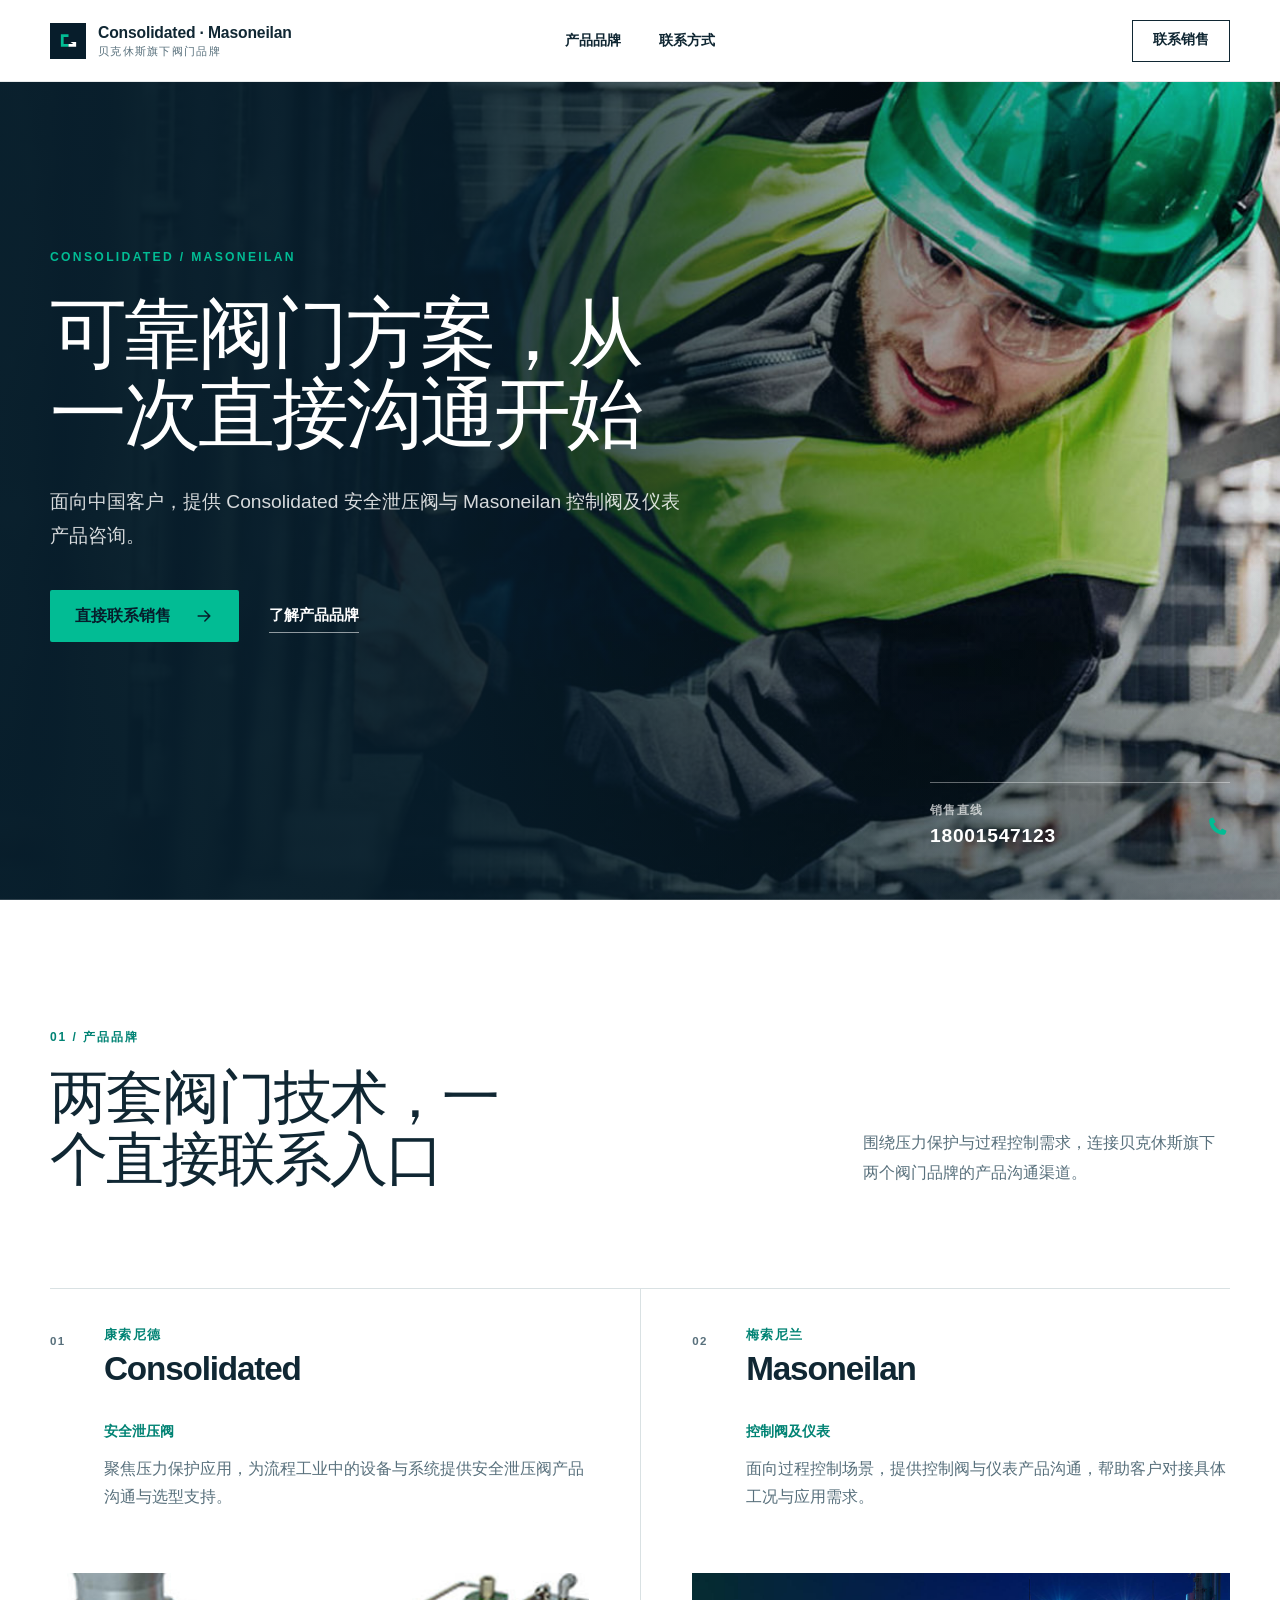
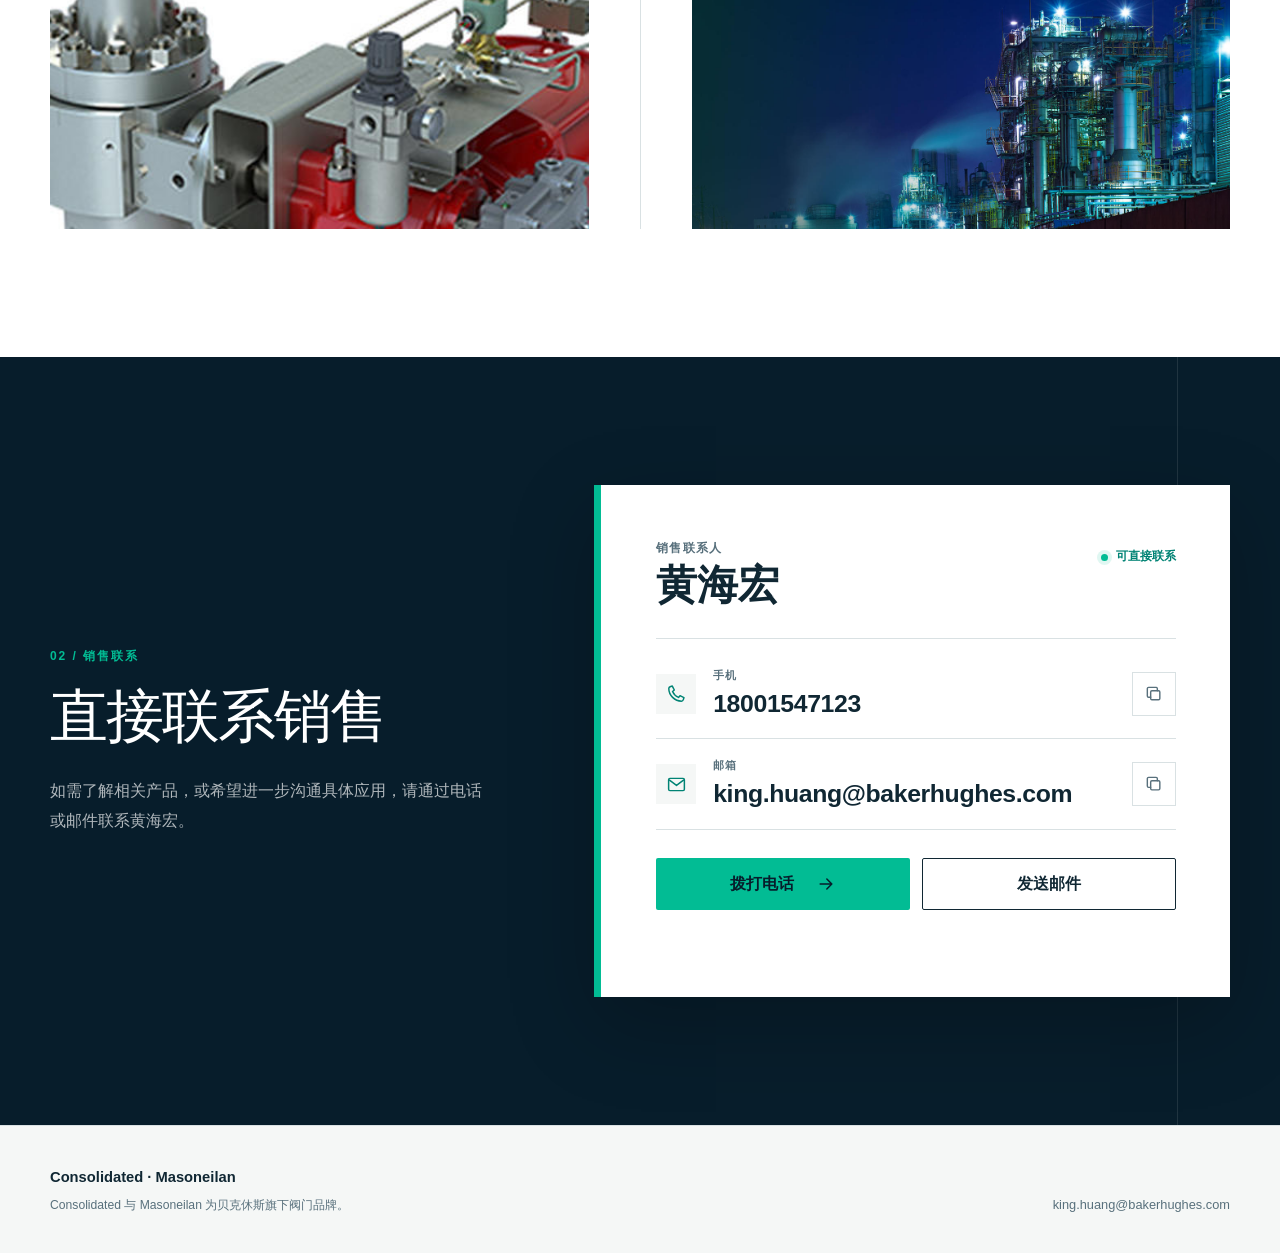
==== index.html @ 63207fb1 "deploy: publish contact page" ====
<!DOCTYPE html>
<html lang="zh-CN">
<head>
    <meta charset="utf-8" />
    <meta name="viewport" content="width=device-width, initial-scale=1.0" />
    <meta name="description" content="&#x67E5;&#x627E;&#x5EB7;&#x7D22;&#x5C3C;&#x5FB7;&#xFF08;Consolidated&#xFF09;&#x5B89;&#x5168;&#x6CC4;&#x538B;&#x9600;&#x4E0E;&#x6885;&#x7D22;&#x5C3C;&#x5170;&#xFF08;Masoneilan&#xFF09;&#x63A7;&#x5236;&#x9600;&#x9500;&#x552E;&#x8054;&#x7CFB;&#x65B9;&#x5F0F;&#x3002;&#x8054;&#x7CFB;&#x4EBA;&#x9EC4;&#x6D77;&#x5B8F;&#xFF0C;&#x7535;&#x8BDD; 18001547123&#xFF0C;&#x90AE;&#x7BB1; king.huang@bakerhughes.com&#x3002;" />
    <meta name="theme-color" content="#071d2b" />
    <title>&#x5EB7;&#x7D22;&#x5C3C;&#x5FB7;&#x4E0E;&#x6885;&#x7D22;&#x5C3C;&#x5170;&#x9500;&#x552E;&#x8054;&#x7CFB;&#x65B9;&#x5F0F; | &#x9EC4;&#x6D77;&#x5B8F; | Baker Hughes</title>
    <link rel="icon" href="./images/favicon.svg" type="image/svg+xml" />
    <link rel="stylesheet" href="./css/site.css" />
    
    

<link rel="canonical" href="https://huang198487-arch.github.io/" />
<meta property="og:type" content="website" />
<meta property="og:locale" content="zh_CN" />
<meta property="og:title" content="&#x5EB7;&#x7D22;&#x5C3C;&#x5FB7;&#x4E0E;&#x6885;&#x7D22;&#x5C3C;&#x5170;&#x9500;&#x552E;&#x8054;&#x7CFB;&#x65B9;&#x5F0F; | &#x9EC4;&#x6D77;&#x5B8F; | Baker Hughes" />
<meta property="og:description" content="&#x67E5;&#x627E;&#x5EB7;&#x7D22;&#x5C3C;&#x5FB7;&#xFF08;Consolidated&#xFF09;&#x5B89;&#x5168;&#x6CC4;&#x538B;&#x9600;&#x4E0E;&#x6885;&#x7D22;&#x5C3C;&#x5170;&#xFF08;Masoneilan&#xFF09;&#x63A7;&#x5236;&#x9600;&#x9500;&#x552E;&#x8054;&#x7CFB;&#x65B9;&#x5F0F;&#x3002;&#x8054;&#x7CFB;&#x4EBA;&#x9EC4;&#x6D77;&#x5B8F;&#xFF0C;&#x7535;&#x8BDD; 18001547123&#xFF0C;&#x90AE;&#x7BB1; king.huang@bakerhughes.com&#x3002;" />
<meta property="og:url" content="https://huang198487-arch.github.io/" />
<meta property="og:image" content="https://huang198487-arch.github.io/images/consolidated-valve-scene.jpg" />
<meta name="twitter:card" content="summary_large_image" />
<meta name="twitter:title" content="&#x5EB7;&#x7D22;&#x5C3C;&#x5FB7;&#x4E0E;&#x6885;&#x7D22;&#x5C3C;&#x5170;&#x9500;&#x552E;&#x8054;&#x7CFB;&#x65B9;&#x5F0F; | &#x9EC4;&#x6D77;&#x5B8F; | Baker Hughes" />
<meta name="twitter:description" content="&#x67E5;&#x627E;&#x5EB7;&#x7D22;&#x5C3C;&#x5FB7;&#xFF08;Consolidated&#xFF09;&#x5B89;&#x5168;&#x6CC4;&#x538B;&#x9600;&#x4E0E;&#x6885;&#x7D22;&#x5C3C;&#x5170;&#xFF08;Masoneilan&#xFF09;&#x63A7;&#x5236;&#x9600;&#x9500;&#x552E;&#x8054;&#x7CFB;&#x65B9;&#x5F0F;&#x3002;&#x8054;&#x7CFB;&#x4EBA;&#x9EC4;&#x6D77;&#x5B8F;&#xFF0C;&#x7535;&#x8BDD; 18001547123&#xFF0C;&#x90AE;&#x7BB1; king.huang@bakerhughes.com&#x3002;" />
<script type="application/ld&#x2B;json" nonce="A/u/xliTiJ3gik14VgsJfA==">{"@context":"https://schema.org","@type":"ContactPage","name":"\u5EB7\u7D22\u5C3C\u5FB7\u4E0E\u6885\u7D22\u5C3C\u5170\u9500\u552E\u8054\u7CFB\u65B9\u5F0F | \u9EC4\u6D77\u5B8F | Baker Hughes","description":"\u67E5\u627E\u5EB7\u7D22\u5C3C\u5FB7\uFF08Consolidated\uFF09\u5B89\u5168\u6CC4\u538B\u9600\u4E0E\u6885\u7D22\u5C3C\u5170\uFF08Masoneilan\uFF09\u63A7\u5236\u9600\u9500\u552E\u8054\u7CFB\u65B9\u5F0F\u3002\u8054\u7CFB\u4EBA\u9EC4\u6D77\u5B8F\uFF0C\u7535\u8BDD 18001547123\uFF0C\u90AE\u7BB1 king.huang@bakerhughes.com\u3002","url":"https://huang198487-arch.github.io/","inLanguage":"zh-CN","mainEntity":{"@type":"Person","name":"\u9EC4\u6D77\u5B8F","telephone":"\u002B8618001547123","email":"king.huang@bakerhughes.com","worksFor":{"@type":"Organization","name":"Baker Hughes"},"contactPoint":{"@type":"ContactPoint","telephone":"\u002B8618001547123","email":"king.huang@bakerhughes.com","contactType":"sales","availableLanguage":"zh-CN"}}}</script>


</head>
<body>
    <a b-6yf01hflne class="skip-link" href="#main-content">跳到主要内容</a>

    <header b-6yf01hflne class="site-header">
        <div b-6yf01hflne class="page-shell site-header__inner">
            <a class="brand-lockup" href="./">
                <span b-6yf01hflne class="brand-lockup__mark" aria-hidden="true">
                    <svg b-6yf01hflne viewBox="0 0 36 36">
                        <path b-6yf01hflne d="M7 9h11v4H11v10h7v4H7z" />
                        <path b-6yf01hflne d="M21 20h8v7H18v-4h7z" />
                    </svg>
                </span>
                <span b-6yf01hflne>
                    <strong b-6yf01hflne>Consolidated · Masoneilan</strong>
                    <small b-6yf01hflne>贝克休斯旗下阀门品牌</small>
                </span>
                <span b-6yf01hflne class="visually-hidden">销售联系首页</span>
            </a>

            <nav b-6yf01hflne class="main-nav" aria-label="主要导航">
                <a b-6yf01hflne href="#brands">产品品牌</a>
                <a b-6yf01hflne href="#contact">联系方式</a>
            </nav>

            <a b-6yf01hflne class="header-contact" href="#contact">联系销售</a>
        </div>
    </header>

    

<section class="hero" aria-labelledby="hero-title">
    <img class="hero__image" src="./images/consolidated-valve-scene.jpg" alt="工业阀门装置场景" width="1600" height="760" fetchpriority="high" />
    <div class="hero__shade" aria-hidden="true"></div>

    <div class="page-shell hero__inner">
        <div class="hero__copy">
            <p class="hero__brand-line">CONSOLIDATED  /  MASONEILAN</p>
            <h1 id="hero-title">&#x53EF;&#x9760;&#x9600;&#x95E8;&#x65B9;&#x6848;&#xFF0C;&#x4ECE;&#x4E00;&#x6B21;&#x76F4;&#x63A5;&#x6C9F;&#x901A;&#x5F00;&#x59CB;</h1>
            <p class="hero__summary">&#x9762;&#x5411;&#x4E2D;&#x56FD;&#x5BA2;&#x6237;&#xFF0C;&#x63D0;&#x4F9B; Consolidated &#x5B89;&#x5168;&#x6CC4;&#x538B;&#x9600;&#x4E0E; Masoneilan &#x63A7;&#x5236;&#x9600;&#x53CA;&#x4EEA;&#x8868;&#x4EA7;&#x54C1;&#x54A8;&#x8BE2;&#x3002;</p>
            <div class="hero__actions">
                <a class="button button--primary" href="#contact">
                    直接联系销售
                    <span class="button__icon" aria-hidden="true">
                        <svg viewBox="0 0 24 24">
                            <path d="M5 12h14M13 6l6 6-6 6" />
                        </svg>
                    </span>
                </a>
                <a class="text-link text-link--light" href="#brands">了解产品品牌</a>
            </div>
        </div>

        <a class="hero__phone" href="tel:&#x2B;8618001547123">
            <span>销售直线</span>
            <strong>18001547123</strong>
            <svg viewBox="0 0 24 24" aria-hidden="true">
                <path d="M7.2 3.5 9.5 8l-2 1.7c1.2 2.8 3.9 5.5 6.8 6.8l1.7-2 4.5 2.3-.8 2.5c-.3.9-1.1 1.5-2 1.5C10 20.8 3.2 14 3.2 6.3c0-.9.6-1.7 1.5-2z" />
            </svg>
        </a>
    </div>
</section>

<main id="main-content">
    
<section class="brands" id="brands" aria-labelledby="brands-title">
    <div class="page-shell">
        <div class="section-intro">
            <div>
                <p class="section-label">01 / &#x4EA7;&#x54C1;&#x54C1;&#x724C;</p>
                <h2 id="brands-title">&#x4E24;&#x5957;&#x9600;&#x95E8;&#x6280;&#x672F;&#xFF0C;&#x4E00;&#x4E2A;&#x76F4;&#x63A5;&#x8054;&#x7CFB;&#x5165;&#x53E3;</h2>
            </div>
            <p class="section-intro__summary">&#x56F4;&#x7ED5;&#x538B;&#x529B;&#x4FDD;&#x62A4;&#x4E0E;&#x8FC7;&#x7A0B;&#x63A7;&#x5236;&#x9700;&#x6C42;&#xFF0C;&#x8FDE;&#x63A5;&#x8D1D;&#x514B;&#x4F11;&#x65AF;&#x65D7;&#x4E0B;&#x4E24;&#x4E2A;&#x9600;&#x95E8;&#x54C1;&#x724C;&#x7684;&#x4EA7;&#x54C1;&#x6C9F;&#x901A;&#x6E20;&#x9053;&#x3002;</p>
        </div>

        <div class="brand-list">
                <article class="brand-item">
                    <div class="brand-item__heading">
                        <span class="brand-item__number">01</span>
                        <div>
                            <p class="brand-item__chinese">&#x5EB7;&#x7D22;&#x5C3C;&#x5FB7;</p>
                            <h3>Consolidated</h3>
                        </div>
                    </div>
                    <p class="brand-item__product">&#x5B89;&#x5168;&#x6CC4;&#x538B;&#x9600;</p>
                    <p class="brand-item__description">&#x805A;&#x7126;&#x538B;&#x529B;&#x4FDD;&#x62A4;&#x5E94;&#x7528;&#xFF0C;&#x4E3A;&#x6D41;&#x7A0B;&#x5DE5;&#x4E1A;&#x4E2D;&#x7684;&#x8BBE;&#x5907;&#x4E0E;&#x7CFB;&#x7EDF;&#x63D0;&#x4F9B;&#x5B89;&#x5168;&#x6CC4;&#x538B;&#x9600;&#x4EA7;&#x54C1;&#x6C9F;&#x901A;&#x4E0E;&#x9009;&#x578B;&#x652F;&#x6301;&#x3002;</p>
                    <figure class="brand-item__media">
                        <img src="./images/consolidated-valve-product.jpg"
                             alt="Consolidated &#x5B89;&#x5168;&#x6CC4;&#x538B;&#x9600;&#x4EA7;&#x54C1;&#x7167;&#x7247;"
                             width="500"
                             height="480"
                             loading="lazy" />
                    </figure>
                </article>
                <article class="brand-item">
                    <div class="brand-item__heading">
                        <span class="brand-item__number">02</span>
                        <div>
                            <p class="brand-item__chinese">&#x6885;&#x7D22;&#x5C3C;&#x5170;</p>
                            <h3>Masoneilan</h3>
                        </div>
                    </div>
                    <p class="brand-item__product">&#x63A7;&#x5236;&#x9600;&#x53CA;&#x4EEA;&#x8868;</p>
                    <p class="brand-item__description">&#x9762;&#x5411;&#x8FC7;&#x7A0B;&#x63A7;&#x5236;&#x573A;&#x666F;&#xFF0C;&#x63D0;&#x4F9B;&#x63A7;&#x5236;&#x9600;&#x4E0E;&#x4EEA;&#x8868;&#x4EA7;&#x54C1;&#x6C9F;&#x901A;&#xFF0C;&#x5E2E;&#x52A9;&#x5BA2;&#x6237;&#x5BF9;&#x63A5;&#x5177;&#x4F53;&#x5DE5;&#x51B5;&#x4E0E;&#x5E94;&#x7528;&#x9700;&#x6C42;&#x3002;</p>
                    <figure class="brand-item__media">
                        <img src="./images/masoneilan-banner.jpg"
                             alt="Masoneilan &#x63A7;&#x5236;&#x9600;&#x4EA7;&#x54C1;&#x7167;&#x7247;"
                             width="1320"
                             height="627"
                             loading="lazy" />
                    </figure>
                </article>
        </div>
    </div>
</section>

    
<section class="contact" id="contact" aria-labelledby="contact-title">
    <div class="page-shell contact__layout">
        <div class="contact__intro">
            <p class="section-label section-label--light">02 / &#x9500;&#x552E;&#x8054;&#x7CFB;</p>
            <h2 id="contact-title">&#x76F4;&#x63A5;&#x8054;&#x7CFB;&#x9500;&#x552E;</h2>
            <p>&#x5982;&#x9700;&#x4E86;&#x89E3;&#x76F8;&#x5173;&#x4EA7;&#x54C1;&#xFF0C;&#x6216;&#x5E0C;&#x671B;&#x8FDB;&#x4E00;&#x6B65;&#x6C9F;&#x901A;&#x5177;&#x4F53;&#x5E94;&#x7528;&#xFF0C;&#x8BF7;&#x901A;&#x8FC7;&#x7535;&#x8BDD;&#x6216;&#x90AE;&#x4EF6;&#x8054;&#x7CFB;&#x9EC4;&#x6D77;&#x5B8F;&#x3002;</p>
        </div>

        <div class="contact-sheet">
            <div class="contact-sheet__rail" aria-hidden="true"></div>
            <div class="contact-sheet__content">
                <div class="contact-person">
                    <div>
                        <p class="contact-person__role">&#x9500;&#x552E;&#x8054;&#x7CFB;&#x4EBA;</p>
                        <p class="contact-person__name">&#x9EC4;&#x6D77;&#x5B8F;</p>
                    </div>
                    <span class="contact-person__status">可直接联系</span>
                </div>

                <div class="contact-methods">
                    <div class="contact-method">
                        <span class="contact-method__icon" aria-hidden="true">
                            <svg viewBox="0 0 24 24">
                                <path d="M7.2 3.5 9.5 8l-2 1.7c1.2 2.8 3.9 5.5 6.8 6.8l1.7-2 4.5 2.3-.8 2.5c-.3.9-1.1 1.5-2 1.5C10 20.8 3.2 14 3.2 6.3c0-.9.6-1.7 1.5-2z" />
                            </svg>
                        </span>
                        <div class="contact-method__body">
                            <span>手机</span>
                            <a href="tel:&#x2B;8618001547123" data-contact-text>18001547123</a>
                        </div>
                        <button class="copy-button" type="button" data-copy-value="18001547123" aria-label="复制电话号码" title="复制电话号码">
                            <svg class="copy-button__copy" viewBox="0 0 24 24" aria-hidden="true">
                                <rect x="8" y="8" width="11" height="11" rx="1.5" />
                                <path d="M16 8V5.5A1.5 1.5 0 0 0 14.5 4h-9A1.5 1.5 0 0 0 4 5.5v9A1.5 1.5 0 0 0 5.5 16H8" />
                            </svg>
                            <svg class="copy-button__check" viewBox="0 0 24 24" aria-hidden="true">
                                <path d="m5 12 4.3 4.3L19 6.5" />
                            </svg>
                        </button>
                    </div>

                    <div class="contact-method">
                        <span class="contact-method__icon" aria-hidden="true">
                            <svg viewBox="0 0 24 24">
                                <rect x="3" y="5" width="18" height="14" rx="1.5" />
                                <path d="m4 7 8 6 8-6" />
                            </svg>
                        </span>
                        <div class="contact-method__body">
                            <span>邮箱</span>
                            <a href="mailto:king.huang@bakerhughes.com" data-contact-text>king.huang@bakerhughes.com</a>
                        </div>
                        <button class="copy-button" type="button" data-copy-value="king.huang@bakerhughes.com" aria-label="复制邮箱地址" title="复制邮箱地址">
                            <svg class="copy-button__copy" viewBox="0 0 24 24" aria-hidden="true">
                                <rect x="8" y="8" width="11" height="11" rx="1.5" />
                                <path d="M16 8V5.5A1.5 1.5 0 0 0 14.5 4h-9A1.5 1.5 0 0 0 4 5.5v9A1.5 1.5 0 0 0 5.5 16H8" />
                            </svg>
                            <svg class="copy-button__check" viewBox="0 0 24 24" aria-hidden="true">
                                <path d="m5 12 4.3 4.3L19 6.5" />
                            </svg>
                        </button>
                    </div>
                </div>

                <div class="contact-actions">
                    <a class="button button--primary" href="tel:&#x2B;8618001547123">
                        拨打电话
                        <span class="button__icon" aria-hidden="true">
                            <svg viewBox="0 0 24 24">
                                <path d="M5 12h14M13 6l6 6-6 6" />
                            </svg>
                        </span>
                    </a>
                    <a class="button button--outline" href="mailto:king.huang@bakerhughes.com">发送邮件</a>
                </div>

                <p class="copy-status" role="status" aria-live="polite"></p>
            </div>
        </div>
    </div>
</section>

</main>


    <footer b-6yf01hflne class="site-footer">
        <div b-6yf01hflne class="page-shell site-footer__inner">
            <div b-6yf01hflne class="site-footer__brand">
                <strong b-6yf01hflne>Consolidated · Masoneilan</strong>
                <p b-6yf01hflne>Consolidated &#x4E0E; Masoneilan &#x4E3A;&#x8D1D;&#x514B;&#x4F11;&#x65AF;&#x65D7;&#x4E0B;&#x9600;&#x95E8;&#x54C1;&#x724C;&#x3002;</p>
            </div>
            <a b-6yf01hflne href="mailto:king.huang@bakerhughes.com">king.huang@bakerhughes.com</a>
        </div>
    </footer>

    <script src="./js/site.js"></script>
</body>
</html>
---- css/site.css ----
:root {
  --navy: #071d2b;
  --ink: #102733;
  --teal: #02bc94;
  --teal-deep: #018374;
  --white: #ffffff;
  --paper: #f5f7f6;
  --muted: #58707c;
  --line: #d9e1e3;
  --display: Georgia, "Noto Serif SC", "Songti SC", "STSong", serif;
  --sans: "Segoe UI", "Microsoft YaHei", "Noto Sans SC", sans-serif;
  --container: 1180px;
  --header-height: 82px;
  --space-section: clamp(76px, 10vw, 136px);
  --ease-out: cubic-bezier(0.22, 1, 0.36, 1);
}

*,
*::before,
*::after {
  box-sizing: border-box;
}

html {
  min-width: 320px;
  scroll-behavior: smooth;
  -webkit-text-size-adjust: 100%;
}

body {
  min-width: 320px;
  margin: 0;
  overflow-x: hidden;
  background: var(--white);
  color: var(--ink);
  font-family: var(--sans);
  font-size: 16px;
  line-height: 1.6;
  text-rendering: optimizeLegibility;
  -webkit-font-smoothing: antialiased;
}

body,
button,
a {
  font-variant-numeric: tabular-nums;
}

img {
  display: block;
  max-width: 100%;
}

a {
  color: inherit;
  text-decoration: none;
}

button,
input {
  font: inherit;
}

button {
  color: inherit;
}

svg {
  display: block;
}

::selection {
  background: var(--teal);
  color: var(--navy);
}

.page-shell {
  width: min(calc(100% - 64px), var(--container));
  margin-inline: auto;
}

.visually-hidden {
  position: absolute !important;
  width: 1px !important;
  height: 1px !important;
  padding: 0 !important;
  overflow: hidden !important;
  clip: rect(0, 0, 0, 0) !important;
  white-space: nowrap !important;
  border: 0 !important;
}

.skip-link {
  position: fixed;
  top: 12px;
  left: 12px;
  z-index: 1000;
  padding: 10px 16px;
  transform: translateY(-160%);
  background: var(--white);
  color: var(--ink);
  font-weight: 700;
  transition: transform 180ms ease;
}

.skip-link:focus {
  transform: translateY(0);
}

:focus-visible {
  outline: 3px solid #f0b37e;
  outline-offset: 4px;
}

.site-header {
  position: relative;
  z-index: 20;
  height: var(--header-height);
  background: var(--white);
  border-bottom: 1px solid rgba(16, 39, 51, 0.1);
}

.site-header__inner {
  display: grid;
  grid-template-columns: minmax(220px, 1fr) auto minmax(150px, 1fr);
  align-items: center;
  height: 100%;
  gap: 32px;
}

.brand-lockup {
  display: inline-flex;
  align-items: center;
  gap: 12px;
  justify-self: start;
  min-width: 0;
}

.brand-lockup__mark {
  display: grid;
  flex: 0 0 36px;
  width: 36px;
  height: 36px;
  place-items: center;
  background: var(--navy);
}

.brand-lockup__mark svg {
  width: 25px;
  height: 25px;
  fill: var(--teal);
}

.brand-lockup__mark path:last-child {
  fill: var(--white);
}

.brand-lockup strong,
.brand-lockup small {
  display: block;
  white-space: nowrap;
}

.brand-lockup strong {
  color: var(--ink);
  font-size: 0.98rem;
  font-weight: 650;
  line-height: 1.25;
  letter-spacing: -0.01em;
}

.brand-lockup small {
  margin-top: 3px;
  color: var(--muted);
  font-size: 0.67rem;
  line-height: 1.25;
  letter-spacing: 0.12em;
}

.main-nav {
  display: flex;
  align-items: center;
  justify-content: center;
  gap: clamp(22px, 3vw, 42px);
}

.main-nav a {
  position: relative;
  padding-block: 10px;
  color: var(--ink);
  font-size: 0.9rem;
  font-weight: 600;
}

.main-nav a::after {
  position: absolute;
  right: 0;
  bottom: 2px;
  left: 0;
  height: 2px;
  transform: scaleX(0);
  transform-origin: right;
  background: var(--teal);
  content: "";
  transition: transform 220ms var(--ease-out);
}

.main-nav a:hover::after,
.main-nav a:focus-visible::after {
  transform: scaleX(1);
  transform-origin: left;
}

.header-contact {
  display: inline-flex;
  align-items: center;
  justify-content: center;
  justify-self: end;
  min-height: 42px;
  padding: 0 20px;
  border: 1px solid var(--ink);
  font-size: 0.86rem;
  font-weight: 650;
  transition:
    border-color 180ms ease,
    background-color 180ms ease,
    color 180ms ease;
}

.header-contact:hover,
.header-contact:focus-visible {
  border-color: var(--teal);
  background: var(--teal);
  color: var(--navy);
}

.hero {
  position: relative;
  min-height: max(660px, calc(100svh - var(--header-height)));
  overflow: hidden;
  isolation: isolate;
  background: var(--navy);
  color: var(--white);
}

.hero__image,
.hero__shade {
  position: absolute;
  inset: 0;
  width: 100%;
  height: 100%;
}

.hero__image {
  z-index: -3;
  object-fit: cover;
  object-position: center 44%;
  filter: saturate(0.92) contrast(1.04);
}

.hero__shade {
  z-index: -2;
  background:
    linear-gradient(90deg, rgba(7, 29, 43, 0.97) 0%, rgba(7, 29, 43, 0.89) 34%, rgba(7, 29, 43, 0.38) 67%, rgba(7, 29, 43, 0.12) 100%),
    linear-gradient(0deg, rgba(7, 29, 43, 0.42) 0%, transparent 42%);
}

.hero::after {
  position: absolute;
  right: 0;
  bottom: 0;
  left: 0;
  height: 1px;
  background: rgba(255, 255, 255, 0.16);
  content: "";
}

.hero__inner {
  position: relative;
  display: flex;
  align-items: center;
  min-height: max(660px, calc(100svh - var(--header-height)));
}

.hero__copy {
  width: min(770px, 74%);
  padding: clamp(80px, 10vh, 120px) 0 182px;
  animation: hero-rise 720ms var(--ease-out) both;
}

.hero__brand-line {
  margin: 0 0 28px;
  color: var(--teal);
  font-size: 0.76rem;
  font-weight: 700;
  letter-spacing: 0.19em;
}

.hero h1 {
  max-width: 760px;
  margin: 0;
  color: var(--white);
  font-family: var(--display);
  font-size: clamp(3.2rem, 6vw, 6.25rem);
  font-weight: 500;
  line-height: 1.04;
  letter-spacing: -0.04em;
  text-wrap: balance;
}

.hero__summary {
  max-width: 640px;
  margin: 30px 0 0;
  color: rgba(255, 255, 255, 0.84);
  font-size: clamp(1.08rem, 1.5vw, 1.3rem);
  line-height: 1.75;
}

.hero__actions {
  display: flex;
  align-items: center;
  gap: 30px;
  margin-top: 38px;
}

.button {
  display: inline-flex;
  align-items: center;
  justify-content: center;
  min-height: 52px;
  padding: 0 24px;
  border: 1px solid transparent;
  border-radius: 2px;
  font-size: 0.98rem;
  font-weight: 700;
  line-height: 1;
  transition:
    transform 180ms var(--ease-out),
    border-color 180ms ease,
    background-color 180ms ease,
    color 180ms ease;
}

.button:hover {
  transform: translateY(-2px);
}

.button--primary {
  gap: 22px;
  background: var(--teal);
  color: var(--navy);
}

.button--primary:hover,
.button--primary:focus-visible {
  background: #19caa3;
}

.button--outline {
  border-color: rgba(16, 39, 51, 0.45);
  background: transparent;
  color: var(--ink);
}

.button--outline:hover,
.button--outline:focus-visible {
  border-color: var(--ink);
  background: var(--ink);
  color: var(--white);
}

.button__icon {
  display: grid;
  width: 21px;
  height: 21px;
  place-items: center;
}

.button__icon svg {
  width: 20px;
  fill: none;
  stroke: currentColor;
  stroke-linecap: round;
  stroke-linejoin: round;
  stroke-width: 1.8;
}

.text-link {
  position: relative;
  padding: 12px 0;
  font-size: 0.92rem;
  font-weight: 650;
}

.text-link::after {
  position: absolute;
  right: 0;
  bottom: 7px;
  left: 0;
  height: 1px;
  background: currentColor;
  content: "";
  opacity: 0.55;
  transition: opacity 180ms ease;
}

.text-link:hover::after {
  opacity: 1;
}

.text-link--light {
  color: var(--white);
}

.hero__phone {
  position: absolute;
  right: 0;
  bottom: 48px;
  display: grid;
  grid-template-columns: 1fr auto;
  gap: 2px 28px;
  min-width: 300px;
  padding: 18px 0 0;
  border-top: 1px solid rgba(255, 255, 255, 0.38);
  color: var(--white);
  animation: hero-rise 720ms 120ms var(--ease-out) both;
}

.hero__phone span {
  color: rgba(255, 255, 255, 0.68);
  font-size: 0.72rem;
  font-weight: 650;
  letter-spacing: 0.12em;
}

.hero__phone strong {
  grid-column: 1;
  font-size: 1.2rem;
  font-weight: 650;
  letter-spacing: 0.04em;
}

.hero__phone svg {
  grid-column: 2;
  grid-row: 1 / span 2;
  align-self: center;
  width: 24px;
  fill: var(--teal);
}

.hero__phone:hover strong {
  color: var(--teal);
}

.brands {
  padding-block: var(--space-section);
  background: var(--white);
}

.section-intro {
  display: grid;
  grid-template-columns: minmax(0, 1.2fr) minmax(300px, 0.62fr);
  align-items: end;
  gap: clamp(50px, 8vw, 112px);
  margin-bottom: clamp(56px, 8vw, 96px);
}

.section-label {
  margin: 0 0 20px;
  color: var(--teal-deep);
  font-size: 0.75rem;
  font-weight: 700;
  letter-spacing: 0.16em;
}

.section-label--light {
  color: var(--teal);
}

.section-intro h2,
.contact h2,
.error-page h1 {
  margin: 0;
  font-family: var(--display);
  font-size: clamp(2.5rem, 4.5vw, 4.5rem);
  font-weight: 500;
  line-height: 1.08;
  letter-spacing: -0.035em;
  text-wrap: balance;
}

.section-intro h2 {
  max-width: 760px;
}

.section-intro__summary {
  margin: 0 0 4px;
  color: var(--muted);
  font-size: 1.03rem;
  line-height: 1.8;
}

.brand-list {
  display: grid;
  grid-template-columns: repeat(2, minmax(0, 1fr));
  border-top: 1px solid var(--line);
}

.brand-item {
  min-width: 0;
  padding: 36px clamp(28px, 4vw, 58px) 0 0;
}

.brand-item + .brand-item {
  padding-right: 0;
  padding-left: clamp(28px, 4vw, 58px);
  border-left: 1px solid var(--line);
}

.brand-item__heading {
  display: flex;
  align-items: flex-start;
  gap: 24px;
}

.brand-item__number {
  min-width: 30px;
  padding-top: 7px;
  color: var(--muted);
  font-size: 0.72rem;
  font-weight: 700;
  letter-spacing: 0.12em;
}

.brand-item__chinese {
  margin: 0 0 6px;
  color: var(--teal-deep);
  font-size: 0.79rem;
  font-weight: 700;
  letter-spacing: 0.1em;
}

.brand-item h3 {
  margin: 0;
  font-size: clamp(1.7rem, 2.6vw, 2.45rem);
  font-weight: 550;
  line-height: 1.1;
  letter-spacing: -0.035em;
}

.brand-item__product {
  margin: 33px 0 12px 54px;
  color: var(--teal-deep);
  font-size: 0.88rem;
  font-weight: 700;
}

.brand-item__description {
  min-height: 82px;
  margin: 0 0 36px 54px;
  color: var(--muted);
  font-size: 0.98rem;
  line-height: 1.8;
}

.brand-item__media {
  margin: 0;
  overflow: hidden;
  background: var(--paper);
  aspect-ratio: 21 / 10;
}

.brand-item__media img {
  width: 100%;
  height: 100%;
  object-fit: cover;
  transition: transform 700ms var(--ease-out);
}

.brand-item:hover .brand-item__media img {
  transform: scale(1.025);
}

.contact {
  position: relative;
  overflow: hidden;
  padding-block: var(--space-section);
  background: var(--navy);
  color: var(--white);
}

.contact::before {
  position: absolute;
  top: 0;
  right: clamp(30px, 8vw, 130px);
  width: 1px;
  height: 100%;
  background: rgba(255, 255, 255, 0.1);
  content: "";
}

.contact__layout {
  position: relative;
  display: grid;
  grid-template-columns: minmax(280px, 0.82fr) minmax(440px, 1.18fr);
  align-items: center;
  gap: clamp(64px, 8vw, 118px);
}

.contact__intro h2 {
  max-width: 490px;
  color: var(--white);
}

.contact__intro > p:last-child {
  max-width: 500px;
  margin: 28px 0 0;
  color: rgba(255, 255, 255, 0.68);
  font-size: 1.03rem;
  line-height: 1.8;
}

.contact-sheet {
  position: relative;
  background: var(--white);
  color: var(--ink);
  box-shadow: 0 28px 80px rgba(0, 0, 0, 0.22);
}

.contact-sheet__rail {
  position: absolute;
  inset: 0 auto 0 0;
  width: 7px;
  background: var(--teal);
}

.contact-sheet__content {
  padding: clamp(32px, 4.5vw, 54px);
  padding-left: clamp(38px, 5vw, 62px);
}

.contact-person {
  display: flex;
  align-items: flex-start;
  justify-content: space-between;
  gap: 28px;
  padding-bottom: 30px;
  border-bottom: 1px solid var(--line);
}

.contact-person__role {
  margin: 0 0 4px;
  color: var(--muted);
  font-size: 0.76rem;
  font-weight: 650;
  letter-spacing: 0.1em;
}

.contact-person__name {
  margin: 0;
  font-family: var(--display);
  font-size: clamp(2.2rem, 3.2vw, 3.3rem);
  font-weight: 600;
  line-height: 1.1;
}

.contact-person__status {
  display: inline-flex;
  align-items: center;
  gap: 8px;
  margin-top: 8px;
  color: var(--teal-deep);
  font-size: 0.76rem;
  font-weight: 700;
  white-space: nowrap;
}

.contact-person__status::before {
  width: 7px;
  height: 7px;
  border-radius: 50%;
  background: var(--teal);
  box-shadow: 0 0 0 4px rgba(2, 188, 148, 0.12);
  content: "";
}

.contact-methods {
  display: grid;
  gap: 0;
  margin-top: 10px;
}

.contact-method {
  display: grid;
  grid-template-columns: 42px minmax(0, 1fr) 44px;
  align-items: center;
  gap: 15px;
  min-width: 0;
  padding: 18px 0;
  border-bottom: 1px solid var(--line);
}

.contact-method__icon {
  display: grid;
  width: 40px;
  height: 40px;
  place-items: center;
  background: var(--paper);
  color: var(--teal-deep);
}

.contact-method__icon svg,
.copy-button svg {
  fill: none;
  stroke: currentColor;
  stroke-linecap: round;
  stroke-linejoin: round;
  stroke-width: 1.7;
}

.contact-method__icon svg {
  width: 21px;
  height: 21px;
}

.contact-method__body {
  min-width: 0;
}

.contact-method__body span {
  display: block;
  margin-bottom: 2px;
  color: var(--muted);
  font-size: 0.7rem;
  font-weight: 650;
  letter-spacing: 0.1em;
}

.contact-method__body a {
  display: inline-block;
  max-width: 100%;
  overflow-wrap: anywhere;
  font-size: clamp(1.15rem, 2vw, 1.55rem);
  font-weight: 600;
  line-height: 1.35;
  letter-spacing: -0.015em;
}

.contact-method__body a:hover {
  color: var(--teal-deep);
}

.copy-button {
  position: relative;
  display: grid;
  width: 44px;
  height: 44px;
  padding: 0;
  place-items: center;
  border: 1px solid var(--line);
  border-radius: 0;
  background: transparent;
  color: var(--muted);
  cursor: pointer;
  transition:
    border-color 180ms ease,
    background-color 180ms ease,
    color 180ms ease;
}

.copy-button:hover {
  border-color: var(--teal);
  background: rgba(2, 188, 148, 0.08);
  color: var(--teal-deep);
}

.copy-button svg {
  width: 20px;
  height: 20px;
}

.copy-button__check,
.copy-button.is-copied .copy-button__copy {
  display: none;
}

.copy-button.is-copied .copy-button__check {
  display: block;
}

.copy-button.is-copied {
  border-color: var(--teal);
  color: var(--teal-deep);
}

.contact-actions {
  display: flex;
  gap: 12px;
  margin-top: 28px;
}

.contact-actions .button {
  flex: 1;
}

.contact-actions .button--outline {
  border-color: var(--ink);
}

.copy-status {
  min-height: 1.5em;
  margin: 14px 0 0;
  color: var(--teal-deep);
  font-size: 0.82rem;
  font-weight: 650;
}

.site-footer {
  background: var(--paper);
  border-top: 1px solid var(--line);
}

.site-footer__inner {
  display: flex;
  align-items: flex-end;
  justify-content: space-between;
  gap: 40px;
  padding-block: 38px;
}

.site-footer__brand strong {
  color: var(--ink);
  font-size: 0.92rem;
}

.site-footer__brand p {
  margin: 6px 0 0;
  color: var(--muted);
  font-size: 0.76rem;
}

.site-footer a {
  color: var(--muted);
  font-size: 0.8rem;
}

.site-footer a:hover {
  color: var(--teal-deep);
}

.error-page {
  min-height: calc(100svh - var(--header-height));
  padding-block: clamp(90px, 14vw, 180px);
  background:
    linear-gradient(135deg, rgba(2, 188, 148, 0.1) 0%, transparent 40%),
    var(--paper);
}

.error-page__inner {
  max-width: 850px;
}

.error-page__code {
  margin: 0 0 18px;
  color: var(--teal-deep);
  font-size: 0.8rem;
  font-weight: 700;
  letter-spacing: 0.2em;
}

.error-page h1 {
  max-width: 680px;
}

.error-page__summary {
  max-width: 590px;
  margin: 26px 0 38px;
  color: var(--muted);
  font-size: 1.1rem;
}

.error-page__actions {
  display: flex;
  gap: 14px;
}

@keyframes hero-rise {
  from {
    opacity: 0;
    transform: translateY(22px);
  }

  to {
    opacity: 1;
    transform: translateY(0);
  }
}

@media (max-width: 1024px) {
  .site-header__inner {
    grid-template-columns: minmax(190px, 1fr) auto minmax(110px, 1fr);
    gap: 22px;
  }

  .brand-lockup strong {
    font-size: 0.88rem;
  }

  .main-nav {
    gap: 24px;
  }

  .hero__copy {
    width: min(720px, 82%);
  }

  .hero h1 {
    font-size: clamp(3.1rem, 6.4vw, 5.4rem);
  }

  .section-intro {
    grid-template-columns: minmax(0, 1fr) minmax(260px, 0.6fr);
    gap: 54px;
  }

  .contact__layout {
    grid-template-columns: minmax(260px, 0.7fr) minmax(420px, 1.3fr);
    gap: 54px;
  }
}

@media (max-width: 760px) {
  :root {
    --header-height: 68px;
  }

  .page-shell {
    width: min(calc(100% - 40px), var(--container));
  }

  .site-header__inner {
    grid-template-columns: minmax(0, 1fr) auto auto;
    gap: 15px;
  }

  .brand-lockup {
    gap: 9px;
  }

  .brand-lockup__mark {
    flex-basis: 31px;
    width: 31px;
    height: 31px;
  }

  .brand-lockup__mark svg {
    width: 22px;
    height: 22px;
  }

  .brand-lockup strong {
    font-size: 0.76rem;
  }

  .brand-lockup small {
    display: none;
  }

  .main-nav {
    gap: 16px;
  }

  .main-nav a {
    font-size: 0.78rem;
  }

  .header-contact {
    min-height: 38px;
    padding-inline: 13px;
    font-size: 0.76rem;
  }

  .hero,
  .hero__inner {
    min-height: 700px;
  }

  .hero__image {
    object-position: 61% center;
  }

  .hero__shade {
    background:
      linear-gradient(90deg, rgba(7, 29, 43, 0.96) 0%, rgba(7, 29, 43, 0.8) 58%, rgba(7, 29, 43, 0.26) 100%),
      linear-gradient(0deg, rgba(7, 29, 43, 0.72) 0%, transparent 58%);
  }

  .hero__copy {
    width: 100%;
    padding: 82px 0 170px;
  }

  .hero h1 {
    max-width: 630px;
    font-size: clamp(3rem, 11vw, 4.6rem);
  }

  .hero__phone {
    right: auto;
    bottom: 34px;
    left: 0;
    min-width: 260px;
  }

  .section-intro {
    grid-template-columns: 1fr;
    gap: 28px;
    margin-bottom: 54px;
  }

  .brand-list {
    grid-template-columns: 1fr;
  }

  .brand-item,
  .brand-item + .brand-item {
    padding: 32px 0 52px;
    border-left: 0;
  }

  .brand-item + .brand-item {
    border-top: 1px solid var(--line);
  }

  .brand-item__description {
    min-height: 0;
  }

  .contact__layout {
    grid-template-columns: 1fr;
    gap: 50px;
  }

  .contact::before {
    display: none;
  }

  .contact__intro > p:last-child {
    max-width: 630px;
  }

  .site-footer__inner {
    align-items: flex-start;
    flex-direction: column;
    gap: 18px;
  }
}

@media (max-width: 520px) {
  .site-header__inner {
    grid-template-columns: 1fr auto;
  }

  .main-nav {
    display: none;
  }

  .brand-lockup strong {
    font-size: 0.73rem;
  }

  .hero,
  .hero__inner {
    min-height: 680px;
  }

  .hero__copy {
    padding-top: 68px;
  }

  .hero__brand-line {
    margin-bottom: 20px;
    font-size: 0.66rem;
    letter-spacing: 0.12em;
  }

  .hero h1 {
    font-size: clamp(2.65rem, 13vw, 3.6rem);
    line-height: 1.06;
  }

  .hero__summary {
    margin-top: 22px;
    font-size: 1rem;
    line-height: 1.7;
  }

  .hero__actions {
    align-items: stretch;
    flex-direction: column;
    gap: 11px;
    margin-top: 28px;
  }

  .hero__actions .button {
    width: 100%;
  }

  .hero__actions .text-link {
    align-self: flex-start;
  }

  .hero__phone {
    bottom: 25px;
  }

  .section-intro h2,
  .contact h2,
  .error-page h1 {
    font-size: clamp(2.2rem, 10.5vw, 3.2rem);
  }

  .brand-item__heading {
    gap: 15px;
  }

  .brand-item__product,
  .brand-item__description {
    margin-left: 45px;
  }

  .contact-sheet__content {
    padding: 30px 20px 32px 30px;
  }

  .contact-person {
    align-items: flex-start;
    flex-direction: column;
    gap: 10px;
  }

  .contact-person__status {
    margin-top: 0;
  }

  .contact-method {
    grid-template-columns: 38px minmax(0, 1fr) 42px;
    gap: 11px;
  }

  .contact-method__icon {
    width: 36px;
    height: 36px;
  }

  .contact-method__body a {
    font-size: 1rem;
  }

  .copy-button {
    width: 42px;
    height: 42px;
  }

  .contact-actions {
    flex-direction: column;
  }

  .error-page__actions {
    align-items: stretch;
    flex-direction: column;
  }
}

@media (prefers-reduced-motion: reduce) {
  html {
    scroll-behavior: auto;
  }

  *,
  *::before,
  *::after {
    animation-duration: 0.01ms !important;
    animation-iteration-count: 1 !important;
    scroll-behavior: auto !important;
    transition-duration: 0.01ms !important;
  }
}
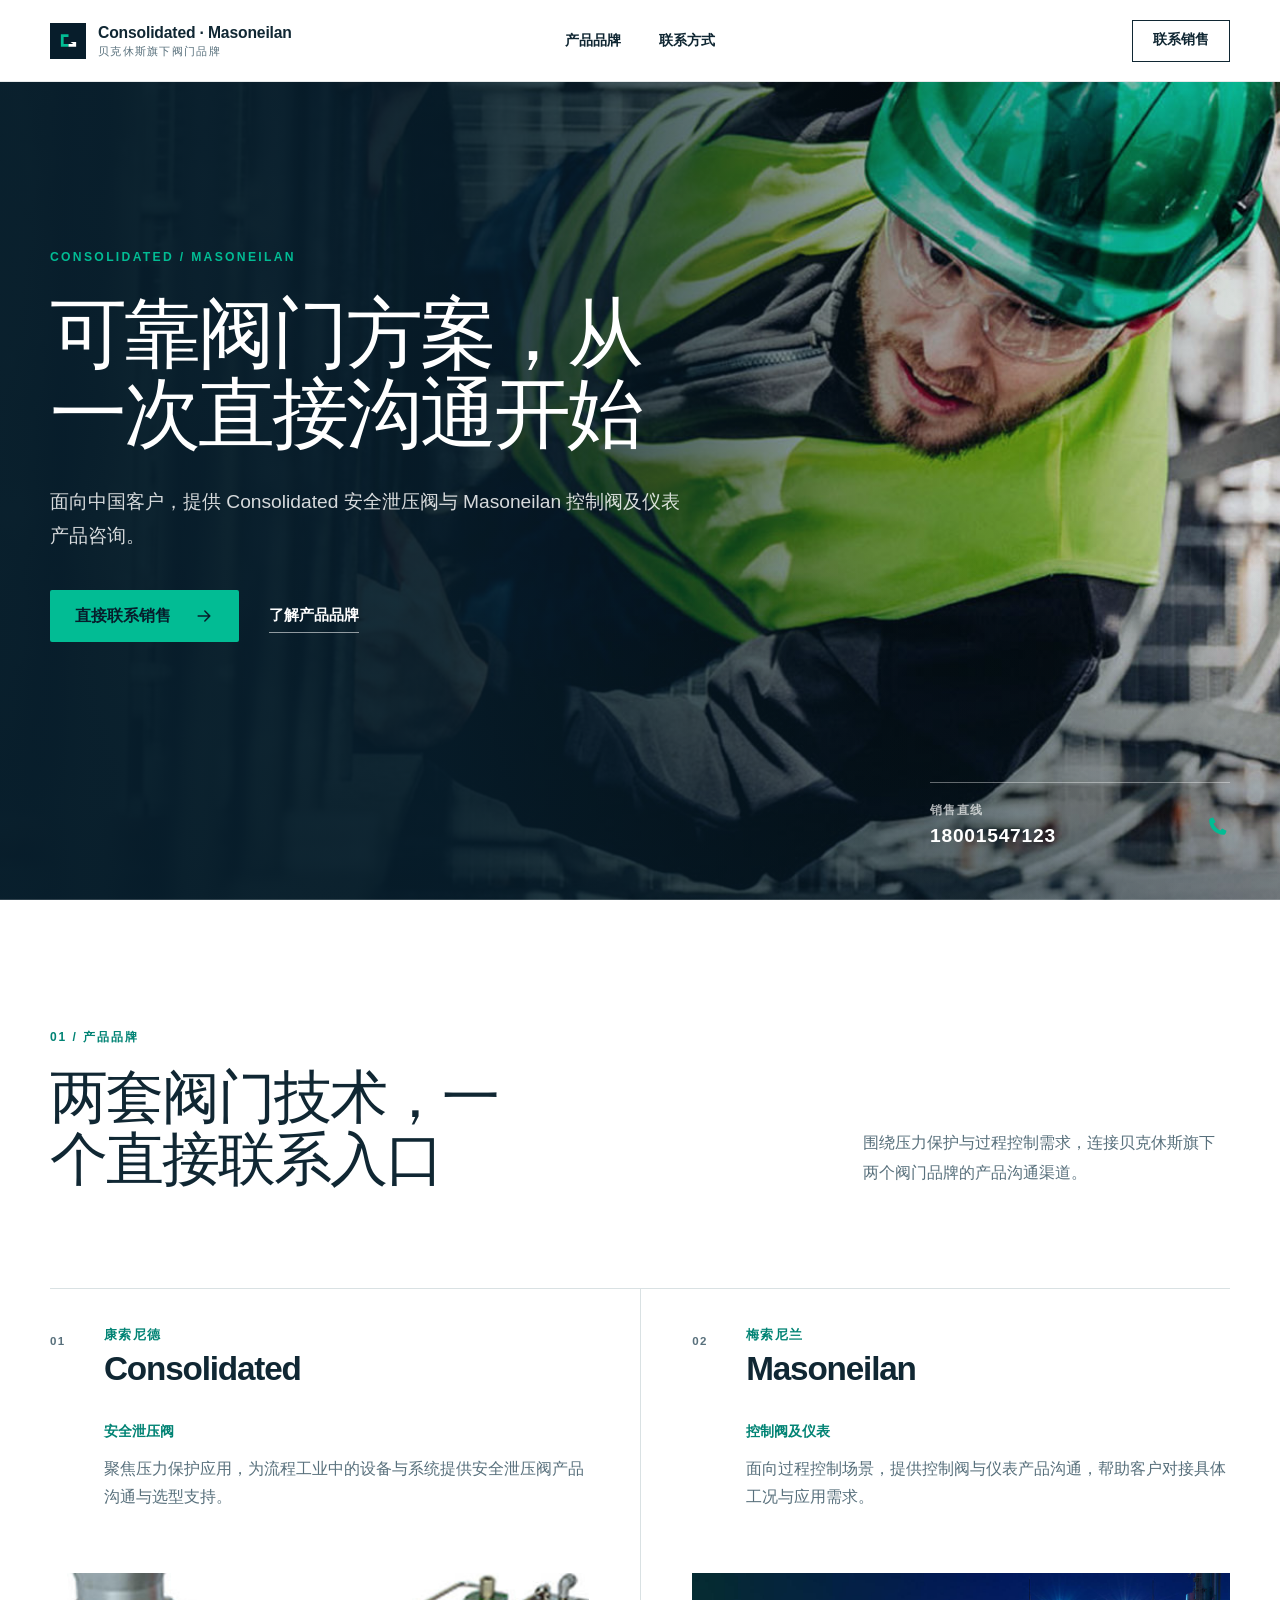
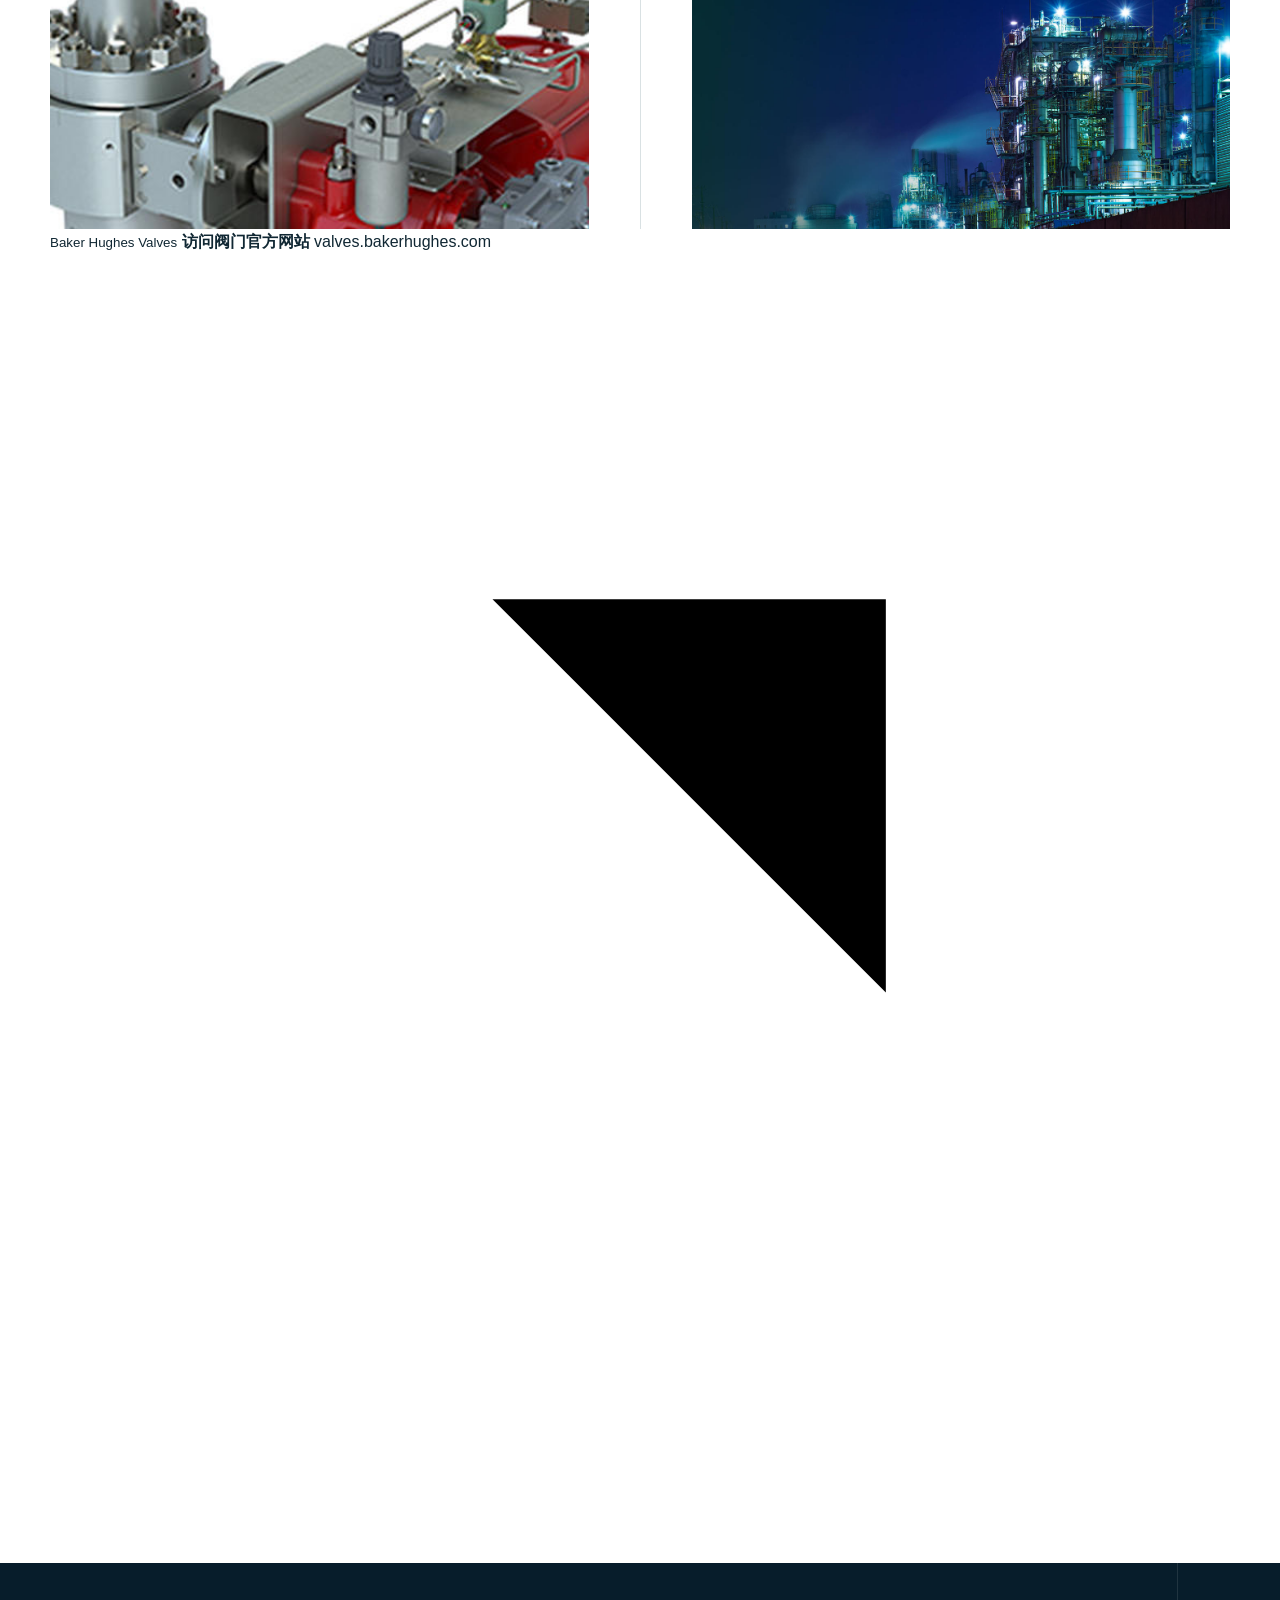
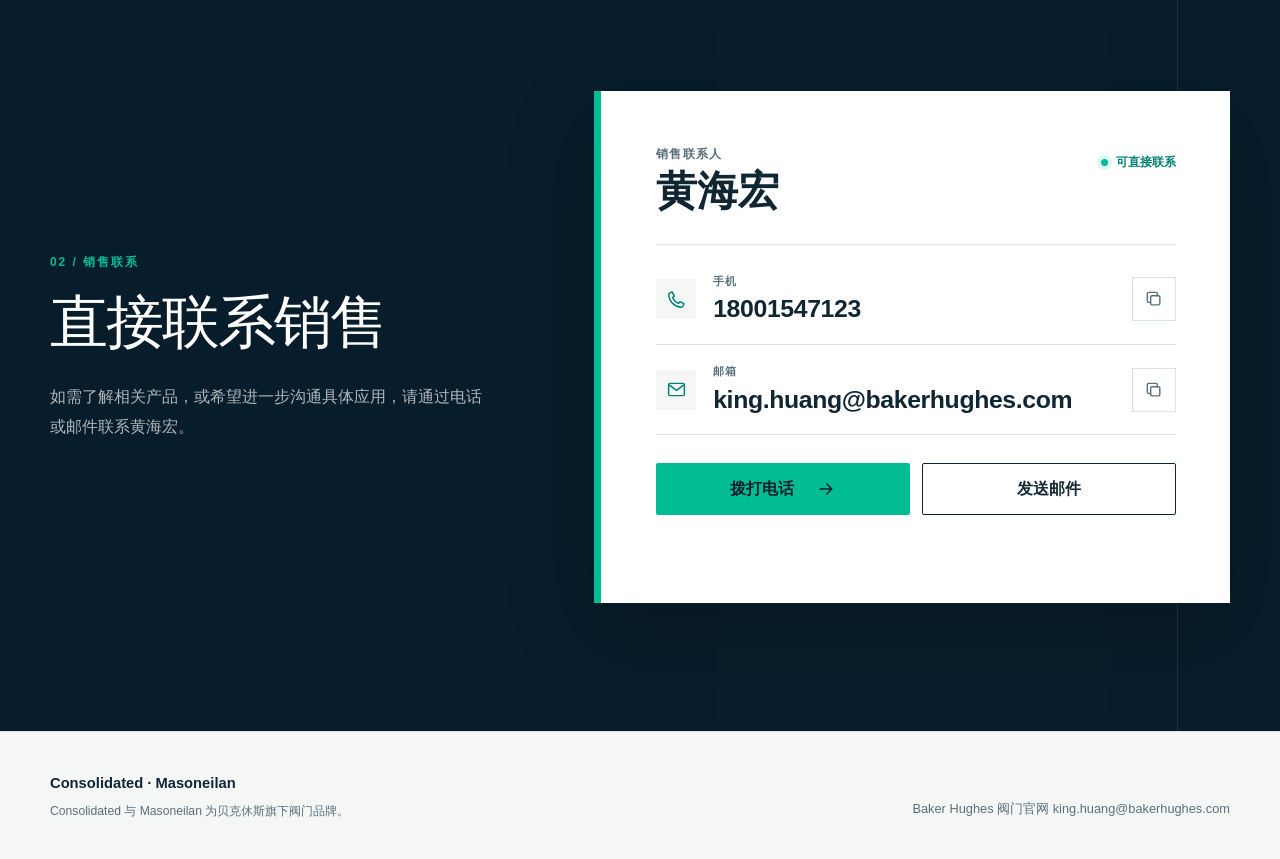
==== commit 87d2637e: "feat: link to Baker Hughes Valves website" ====
--- a/index.html
+++ b/index.html
@@ -21,7 +21,7 @@
 <meta name="twitter:card" content="summary_large_image" />
 <meta name="twitter:title" content="&#x5EB7;&#x7D22;&#x5C3C;&#x5FB7;&#x4E0E;&#x6885;&#x7D22;&#x5C3C;&#x5170;&#x9500;&#x552E;&#x8054;&#x7CFB;&#x65B9;&#x5F0F; | &#x9EC4;&#x6D77;&#x5B8F; | Baker Hughes" />
 <meta name="twitter:description" content="&#x67E5;&#x627E;&#x5EB7;&#x7D22;&#x5C3C;&#x5FB7;&#xFF08;Consolidated&#xFF09;&#x5B89;&#x5168;&#x6CC4;&#x538B;&#x9600;&#x4E0E;&#x6885;&#x7D22;&#x5C3C;&#x5170;&#xFF08;Masoneilan&#xFF09;&#x63A7;&#x5236;&#x9600;&#x9500;&#x552E;&#x8054;&#x7CFB;&#x65B9;&#x5F0F;&#x3002;&#x8054;&#x7CFB;&#x4EBA;&#x9EC4;&#x6D77;&#x5B8F;&#xFF0C;&#x7535;&#x8BDD; 18001547123&#xFF0C;&#x90AE;&#x7BB1; king.huang@bakerhughes.com&#x3002;" />
-<script type="application/ld&#x2B;json" nonce="A/u/xliTiJ3gik14VgsJfA==">{"@context":"https://schema.org","@type":"ContactPage","name":"\u5EB7\u7D22\u5C3C\u5FB7\u4E0E\u6885\u7D22\u5C3C\u5170\u9500\u552E\u8054\u7CFB\u65B9\u5F0F | \u9EC4\u6D77\u5B8F | Baker Hughes","description":"\u67E5\u627E\u5EB7\u7D22\u5C3C\u5FB7\uFF08Consolidated\uFF09\u5B89\u5168\u6CC4\u538B\u9600\u4E0E\u6885\u7D22\u5C3C\u5170\uFF08Masoneilan\uFF09\u63A7\u5236\u9600\u9500\u552E\u8054\u7CFB\u65B9\u5F0F\u3002\u8054\u7CFB\u4EBA\u9EC4\u6D77\u5B8F\uFF0C\u7535\u8BDD 18001547123\uFF0C\u90AE\u7BB1 king.huang@bakerhughes.com\u3002","url":"https://huang198487-arch.github.io/","inLanguage":"zh-CN","mainEntity":{"@type":"Person","name":"\u9EC4\u6D77\u5B8F","telephone":"\u002B8618001547123","email":"king.huang@bakerhughes.com","worksFor":{"@type":"Organization","name":"Baker Hughes"},"contactPoint":{"@type":"ContactPoint","telephone":"\u002B8618001547123","email":"king.huang@bakerhughes.com","contactType":"sales","availableLanguage":"zh-CN"}}}</script>
+<script type="application/ld&#x2B;json" nonce="khYrC32hF4hi0ZwhIi7h8Q==">{"@context":"https://schema.org","@type":"ContactPage","name":"\u5EB7\u7D22\u5C3C\u5FB7\u4E0E\u6885\u7D22\u5C3C\u5170\u9500\u552E\u8054\u7CFB\u65B9\u5F0F | \u9EC4\u6D77\u5B8F | Baker Hughes","description":"\u67E5\u627E\u5EB7\u7D22\u5C3C\u5FB7\uFF08Consolidated\uFF09\u5B89\u5168\u6CC4\u538B\u9600\u4E0E\u6885\u7D22\u5C3C\u5170\uFF08Masoneilan\uFF09\u63A7\u5236\u9600\u9500\u552E\u8054\u7CFB\u65B9\u5F0F\u3002\u8054\u7CFB\u4EBA\u9EC4\u6D77\u5B8F\uFF0C\u7535\u8BDD 18001547123\uFF0C\u90AE\u7BB1 king.huang@bakerhughes.com\u3002","url":"https://huang198487-arch.github.io/","inLanguage":"zh-CN","mainEntity":{"@type":"Person","name":"\u9EC4\u6D77\u5B8F","telephone":"\u002B8618001547123","email":"king.huang@bakerhughes.com","worksFor":{"@type":"Organization","name":"Baker Hughes"},"contactPoint":{"@type":"ContactPoint","telephone":"\u002B8618001547123","email":"king.huang@bakerhughes.com","contactType":"sales","availableLanguage":"zh-CN"}}}</script>
 
 
 </head>
@@ -137,6 +137,21 @@
                     </figure>
                 </article>
         </div>
+
+        <a class="official-site-link"
+           href="https://valves.bakerhughes.com/"
+           target="_blank"
+           rel="noopener noreferrer"
+           aria-label="访问 Baker Hughes 阀门官方网站，新窗口打开">
+            <span>
+                <small>Baker Hughes Valves</small>
+                <strong>访问阀门官方网站</strong>
+            </span>
+            <span class="official-site-link__url">valves.bakerhughes.com</span>
+            <svg viewBox="0 0 24 24" aria-hidden="true">
+                <path d="M7 17 17 7M9 7h8v8" />
+            </svg>
+        </a>
     </div>
 </section>
 
@@ -232,7 +247,12 @@
                 <strong b-6yf01hflne>Consolidated · Masoneilan</strong>
                 <p b-6yf01hflne>Consolidated &#x4E0E; Masoneilan &#x4E3A;&#x8D1D;&#x514B;&#x4F11;&#x65AF;&#x65D7;&#x4E0B;&#x9600;&#x95E8;&#x54C1;&#x724C;&#x3002;</p>
             </div>
-            <a b-6yf01hflne href="mailto:king.huang@bakerhughes.com">king.huang@bakerhughes.com</a>
+            <div b-6yf01hflne class="site-footer__links">
+                    <a b-6yf01hflne href="https://valves.bakerhughes.com/" target="_blank" rel="noopener noreferrer">
+                        Baker Hughes 阀门官网
+                    </a>
+                <a b-6yf01hflne href="mailto:king.huang@bakerhughes.com">king.huang@bakerhughes.com</a>
+            </div>
         </div>
     </footer>
 
